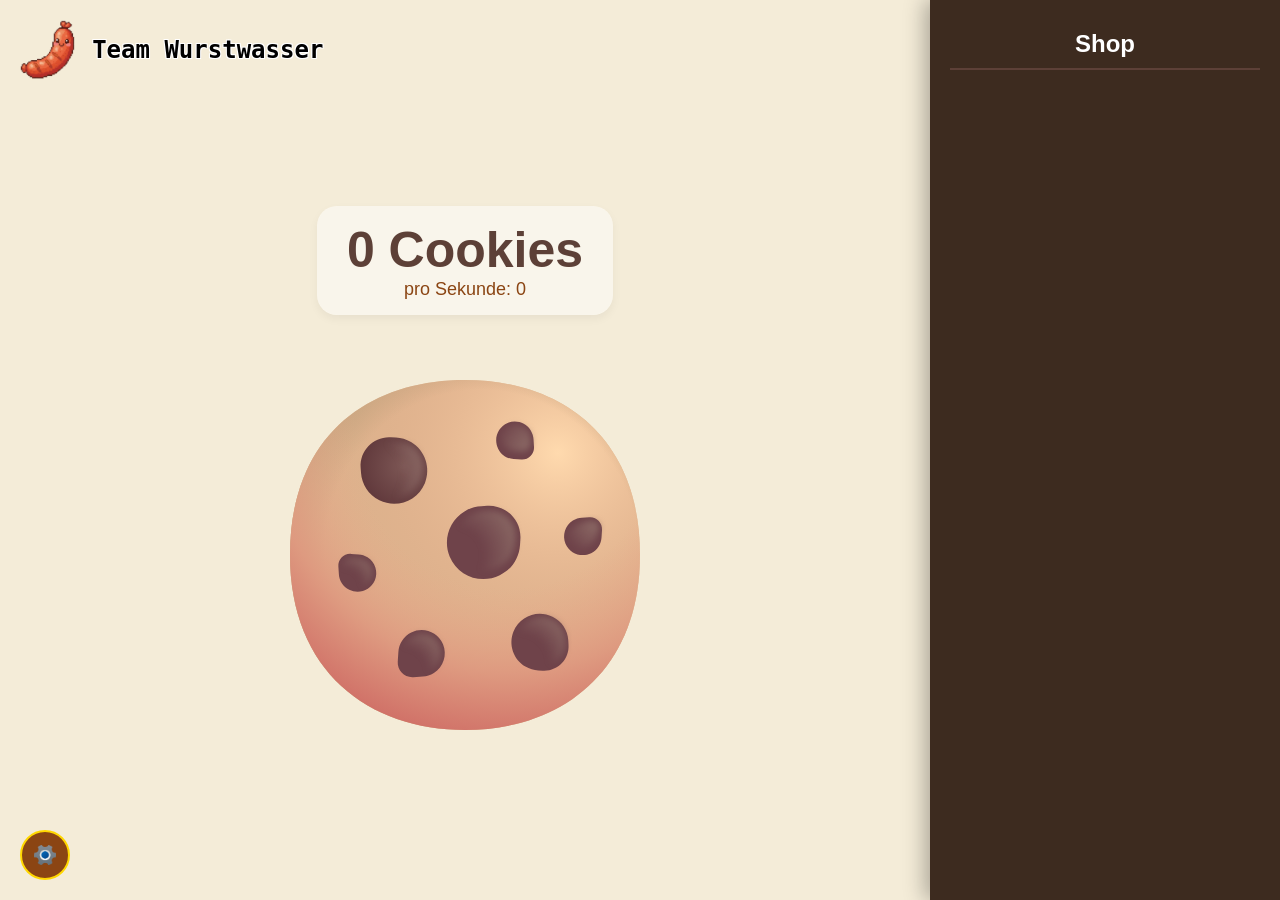
==== index.html @ 5963130c "Drag-and-Drop vom Kesk verhindert" ====
<!DOCTYPE html>
<html lang="de">
    <head>
        <meta charset="UTF-8">
        <meta name="viewport" content="width=device-width, initial-scale=1.0, maximum-scale=1.0, user-scalable=no">
        <title>Kekslefant</title>
        <link rel="icon" type="image/png" href="img/Logo.png">
        <link rel="stylesheet" href="style.css">
        <script src="script.js" defer></script>
    </head>

    <body>
        <button id="shop-toggle">
            <img src="img/Shop.png" class="btn-icon" id="shop-icon">
            <span id="shop-text">Shop</span>
        </button>
        
        <button id="settings-toggle">
            <img src="img/Settings.png" class="btn-icon">
        </button>

        <div class="header-container">
            <a href="https://team-wurstwasser.com/" class="logo-link">
                <img class="logo" src="img/Logo.png">
                <span class="logo-text">Team Wurstwasser</span>
            </a>
        </div>

        <div class="game-container">
            <main class="main-area">
                <div class="stats">
                    <div id="cookie-count-display">
                        <span id="cookie-count">0</span> Cookies
                    </div>
                    <div class="cps-text">
                        pro Sekunde: <span id="cps-count">0</span>
                    </div>
                </div>

                <img id="cookie" src="img/Keks.svg" alt="Cookie" draggable="false">
            </main>

            <aside class="sidebar">
                <h2>Shop</h2>
            </aside>
        </div>

        <div id="settings-overlay" class="overlay">
            <div class="settings-modal">
                <div class="settings-header">
                    <h2>Einstellungen</h2>
                    <button id="close-settings">
                        <img src="img/Close.png" class="btn-icon">
                    </button>
                </div>

                <div class="settings-content">
                    <div class="setting-item">
                        <span>Spielstand löschen</span>
                        <button id="reset-game" class="delete-btn">Reset</button>
                    </div>

                    <div class="setting-item">
                        <span>Save-Code erstellen</span>
                        <button id="export-save" class="setting-item-btn">Code bekommen</button>
                    </div>

                    <div class="setting-item">
                        <span>Save-Code laden</span>
                        <button id="import-save" class="setting-item-btn">Code eingeben</button>
                    </div>
                </div>
            </div>
        </div>

        <div id="save-popup" class="overlay">
            <div class="settings-modal">
                <div class="settings-header">
                    <h2>Save-Code</h2>
                    <button id="close-save">
                        <img src="img/Close.png" class="btn-icon">
                    </button>
                </div>

                <div class="settings-content">
                    <textarea id="save-code-field" readonly></textarea>
                </div>
            </div>
        </div>

        <div id="load-popup" class="overlay">
            <div class="settings-modal">
                <div class="settings-header">
                    <h2>Save-Code</h2>
                    <button id="close-load">
                        <img src="img/Close.png" class="btn-icon">
                    </button>
                </div>
                
                <div class="settings-content">
                    <textarea id="load-code-field" placeholder="Code hier einfügen..."></textarea>
                    <button id="confirm-load" class="setting-item-btn">Laden</button>
                </div>
            </div>
        </div>
    </body>
</html>
---- style.css ----
* {
    box-sizing: border-box;
    -webkit-tap-highlight-color: transparent;
}

body {
    font-family: 'Segoe UI', Roboto, Helvetica, Arial, sans-serif;
    margin: 0;
    background-color: #f4ecd8;
    height: 100vh;
    display: flex;
    overflow: hidden;
}

.game-container {
    display: flex;
    width: 100%;
    height: 100%;
}

.main-area {
    flex: 1;
    display: flex;
    flex-direction: column;
    align-items: center;
    justify-content: center;
    padding: 20px;
    gap: 40px;
    margin-top: 60px;
}

.stats {
    text-align: center;
    background: rgba(255, 255, 255, 0.5);
    padding: 15px 30px;
    border-radius: 20px;
    box-shadow: 0 4px 10px rgba(0,0,0,0.05);
}

#cookie-count-display {
    font-size: clamp(30px, 8vw, 50px);
    font-weight: 900;
    color: #5d4037;
}

.cps-text {
    font-size: 18px;
    color: #8b4513;
}

#cookie {
    width: clamp(200px, 50vw, 400px); 
    cursor: pointer;
    user-select: none;
    transition: transform 0.05s cubic-bezier(0.175, 0.885, 0.32, 1.275);
}

#cookie:active {
    transform: scale(0.9);
}
.sidebar {
    width: 350px;
    background-color: #3d2b1f;
    color: white;
    padding: 20px;
    display: flex;
    flex-direction: column;
    box-shadow: -5px 0 20px rgba(0,0,0,0.3);
    overflow-y: auto;
    z-index: 2000;
}

.sidebar h2 {
    text-align: center;
    margin-top: 10px;
    border-bottom: 2px solid #5d4037;
    padding-bottom: 10px;
}

.upgrade-item {
    background-color: #5d4037;
    border-radius: 12px;
    padding: 15px;
    margin-bottom: 15px;
}

.upgrade-info {
    display: flex;
    align-items: center;
    gap: 15px;
    margin-bottom: 10px;
}

.upgrade-icon {
    width: 50px;
    height: 50px;
    object-fit: contain;
}

.upgrade-texts {
    display: flex;
    flex-direction: column;
}

.upgrade-name {
    font-weight: bold;
    font-size: 1.1em;
}

.upgrade-desc {
    font-size: 0.85em;
    color: #d7ccc8;
}

.upgrade-controls {
    display: flex;
    justify-content: space-between;
    align-items: center;
    gap: 10px;
}

.upgrade-amount {
    font-size: 24px;
    font-weight: bold;
    color: #ffd700;
}

.buy-btn, .setting-item-btn, .delete-btn {
    padding: 10px;
    border: none;
    border-radius: 8px;
    color: white;
    font-weight: bold;
    cursor: pointer;
    transition: background 0.2s;
}

.buy-btn {
    flex: 1;
    background-color: #8b4513;
}

.buy-btn:hover:not(:disabled) { background-color: #a0522d; }

.buy-btn:disabled {
    background-color: #2e1f16;
    color: #777;
    cursor: not-allowed;
}

.setting-item-btn {
    background-color: #8b4513;
    width: 150px;
    text-align: center;
}

.setting-item-btn:hover { background-color: #a0522d; }

.delete-btn {
    background-color: #d32f2f;
    width: 150px;
}

.delete-btn:hover { background-color: #b71c1c; }

.header-container {
    position: absolute;
    top: 20px;
    left: 20px;
    z-index: 100;
}

.logo-link {
    display: flex;
    align-items: center;
    text-decoration: none;
    gap: 15px;
}

.logo { height: 60px; width: auto; }

.logo-text {
    font-size: 24px;
    font-weight: bold;
    font-family: 'Latin Modern Mono', monospace;
    color: #000;
    text-shadow: 1px 1px 0 #fff, -1px -1px 0 #fff, 1px -1px 0 #fff, -1px 1px 0 #fff;
}

.price-icon, .btn-icon {
    height: 16px;
    width: auto;
    vertical-align: middle;
    pointer-events: none;
}

.btn-icon { height: 20px; }

#shop-toggle, #settings-toggle {
    position: fixed;
    background: #8b4513;
    border: 2px solid #ffd700;
    cursor: pointer;
    display: flex;
    align-items: center;
    justify-content: center;
}

#shop-toggle {
    display: none;
    top: 20px;
    right: 20px;
    padding: 10px 22px;
    border-radius: 25px;
    color: white;
    gap: 12px;
    z-index: 3000;
}

#shop-toggle:active {
    transform: scale(0.9);
}

#settings-toggle {
    bottom: 20px;
    left: 20px;
    width: 50px;
    height: 50px;
    border-radius: 50%;
    transition: transform 0.2s, background-color 0.2s;
    z-index: 500;
}

#settings-toggle:hover {
    background-color: #a0522d;
    transform: rotate(45deg);
}

#settings-toggle:active {
    transform: rotate(45deg) scale(0.9);
}

.overlay {
    position: fixed;
    inset: 0;
    background: rgba(0, 0, 0, 0.7);
    display: none;
    justify-content: center;
    align-items: center;
    z-index: 3000;
    backdrop-filter: blur(4px);
}

.settings-modal {
    background: #f4ecd8;
    width: 90%;
    max-width: 400px;
    border-radius: 20px;
    padding: 25px;
    box-shadow: 0 10px 30px rgba(0,0,0,0.5);
    border: 3px solid #3d2b1f;
}

.settings-header {
    display: flex;
    justify-content: space-between;
    align-items: center;
    margin-bottom: 20px;
    border-bottom: 2px solid #3d2b1f;
    padding-bottom: 10px;
}

.settings-header h2 { margin: 0; color: #3d2b1f; }

.setting-item {
    display: flex;
    justify-content: space-between;
    align-items: center;
    padding: 15px 0;
}

#save-code-field, #load-code-field {
    width: 100%;
    height: 100px;
    margin: 15px 0;
    padding: 10px;
    border: 2px solid #3d2b1f;
    border-radius: 8px;
    background-color: #fff;
    font-family: monospace;
    resize: none;
}

#close-settings, #close-save, #close-load {
    background: none;
    border: none;
    cursor: pointer;
    color: #3d2b1f;
}

#confirm-load {
    width: 100%;
    background-color: #2e7d32;
    margin-top: 5px;
}

@media (max-width: 800px) {
    #shop-toggle { display: flex; }

    #settings-toggle {
        bottom: 15px;
        left: 15px;
        width: 45px;
        height: 45px;
    }

    .sidebar {
        position: fixed;
        inset: 0 0 0 auto;
        width: 100%;
        height: 100vh;
        transform: translateX(100%);
        transition: transform 0.4s cubic-bezier(0.4, 0, 0.2, 1);
        z-index: 999;
    }

    .sidebar.open { transform: translateX(0); }

    .logo-text { display: none; }
}
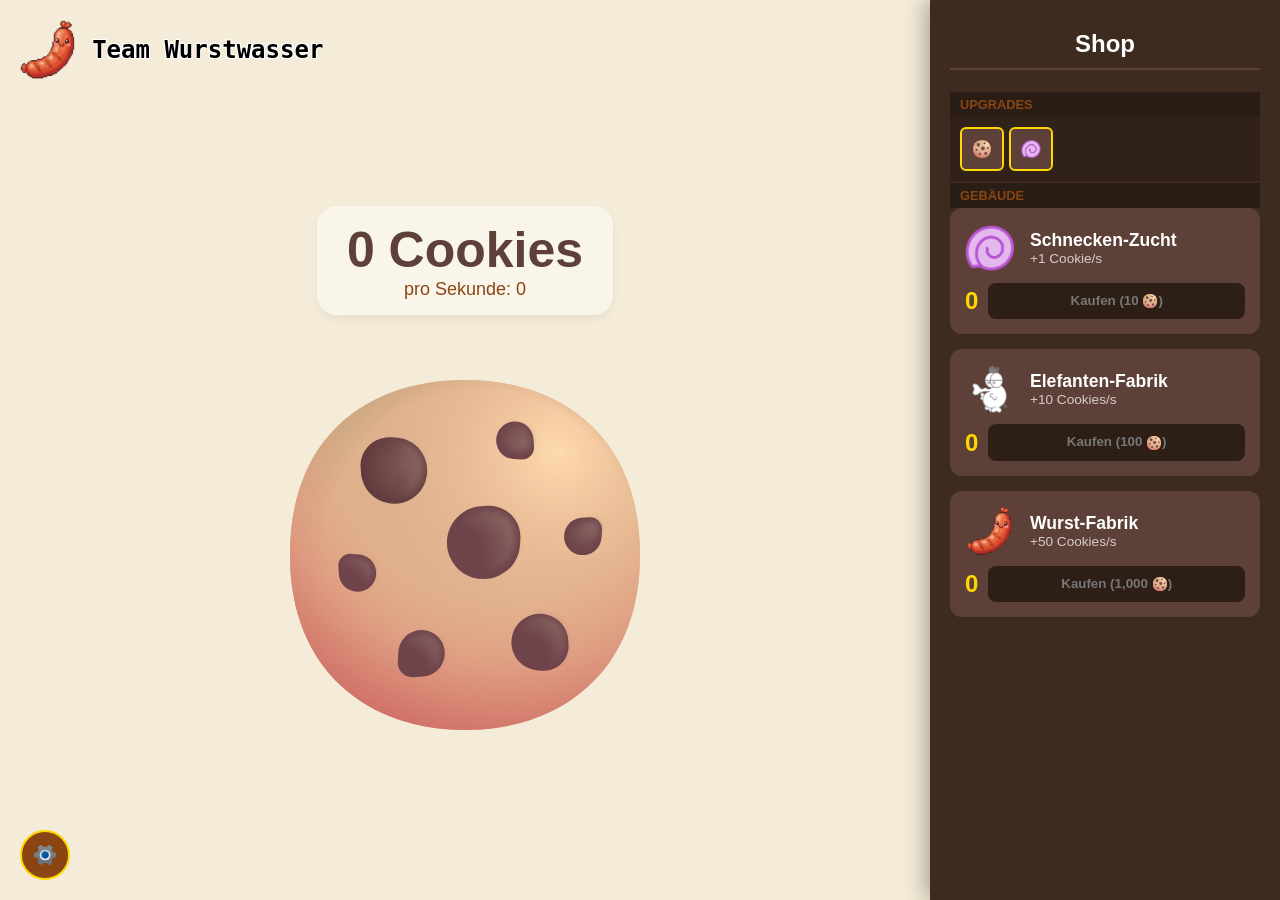
==== commit 01e0bcfe: "Merge remote-tracking branch 'origin/main' into upgrades" ====
--- a/index.html
+++ b/index.html
@@ -41,7 +41,16 @@
             </main>
 
             <aside class="sidebar">
-                <h2>Shop</h2>
+                <div class="shop-header">
+                    <h2>Shop</h2>
+                </div>
+                <div class="shop-section">Upgrades</div>
+
+                <div id="upgrade-list"></div>
+
+                <div class="shop-section">Gebäude</div>
+
+                <div id="factory-list"></div>
             </aside>
         </div>
 
--- a/style.css
+++ b/style.css
@@ -77,55 +77,65 @@
     padding-bottom: 10px;
 }
 
-.upgrade-item {
+.shop-section {
+    background: #2a1d15;
+    color: #8b4513;
+    padding: 5px 10px;
+    font-weight: bold;
+    text-transform: uppercase;
+    font-size: 0.8em;
+    border-top: 2px solid #3d2b1f;
+}
+
+.factory-item {
     background-color: #5d4037;
     border-radius: 12px;
     padding: 15px;
     margin-bottom: 15px;
 }
 
-.upgrade-info {
+.factory-info {
     display: flex;
     align-items: center;
     gap: 15px;
     margin-bottom: 10px;
 }
 
-.upgrade-icon {
+.factory-icon {
     width: 50px;
     height: 50px;
     object-fit: contain;
 }
 
-.upgrade-texts {
+.factory-texts {
     display: flex;
     flex-direction: column;
 }
 
-.upgrade-name {
+.factory-name {
     font-weight: bold;
     font-size: 1.1em;
 }
 
-.upgrade-desc {
+.factory-desc {
     font-size: 0.85em;
     color: #d7ccc8;
 }
 
-.upgrade-controls {
+.factory-controls {
     display: flex;
     justify-content: space-between;
     align-items: center;
     gap: 10px;
 }
 
-.upgrade-amount {
+.factory-amount {
     font-size: 24px;
     font-weight: bold;
     color: #ffd700;
 }
 
-.buy-btn, .setting-item-btn, .delete-btn {
+.factory-buy-btn, .setting-item-btn, .delete-btn {
     padding: 10px;
     border: none;
     border-radius: 8px;
@@ -135,63 +145,55 @@
     transition: background 0.2s;
 }
 
-.buy-btn {
+.factory-buy-btn {
     flex: 1;
     background-color: #8b4513;
 }
 
-.buy-btn:hover:not(:disabled) { background-color: #a0522d; }
-
-.buy-btn:disabled {
+.factory-buy-btn:hover:not(:disabled) { background-color: #a0522d; }
+
+.factory-buy-btn:disabled {
     background-color: #2e1f16;
     color: #777;
     cursor: not-allowed;
 }
 
-.setting-item-btn {
-    background-color: #8b4513;
-    width: 150px;
-    text-align: center;
-}
-
-.setting-item-btn:hover { background-color: #a0522d; }
-
-.delete-btn {
-    background-color: #d32f2f;
-    width: 150px;
-}
-
-.delete-btn:hover { background-color: #b71c1c; }
-
-.header-container {
-    position: absolute;
-    top: 20px;
-    left: 20px;
-    z-index: 100;
-}
-
-.logo-link {
-    display: flex;
-    align-items: center;
-    text-decoration: none;
-    gap: 15px;
-}
-
-.logo { height: 60px; width: auto; }
-
-.logo-text {
-    font-size: 24px;
-    font-weight: bold;
-    font-family: 'Latin Modern Mono', monospace;
-    color: #000;
-    text-shadow: 1px 1px 0 #fff, -1px -1px 0 #fff, 1px -1px 0 #fff, -1px 1px 0 #fff;
-}
-
-.price-icon, .btn-icon {
+.factory-price-icon, .btn-icon {
     height: 16px;
     width: auto;
     vertical-align: middle;
     pointer-events: none;
+}
+
+#upgrade-list {
+    display: grid;
+    grid-template-columns: repeat(auto-fill, minmax(44px, 1fr));
+    gap: 4px;
+    padding: 10px;
+    background: rgba(0, 0, 0, 0.2);
+}
+
+.upgrade-unlock-btn {
+    width: 44px;
+    height: 44px;
+    background: #5d4037;
+    border: 2px solid #ffd700;
+    border-radius: 6px;
+    cursor: pointer;
+    display: flex;
+    align-items: center;
+    justify-content: center;
+    transition: transform 0.1s;
+}
+
+.upgrade-unlock-btn:hover {
+    transform: scale(1.1);
+    background: #8b4513;
+}
+
+.upgrade-unlock-btn:disabled {
+    filter: grayscale(1) brightness(0.5);
+    cursor: not-allowed;
 }
 
 .btn-icon { height: 20px; }
@@ -304,6 +306,45 @@
     margin-top: 5px;
 }
 
+.setting-item-btn {
+    background-color: #8b4513;
+    width: 150px;
+    text-align: center;
+}
+
+.setting-item-btn:hover { background-color: #a0522d; }
+
+.delete-btn {
+    background-color: #d32f2f;
+    width: 150px;
+}
+
+.delete-btn:hover { background-color: #b71c1c; }
+
+.header-container {
+    position: absolute;
+    top: 20px;
+    left: 20px;
+    z-index: 100;
+}
+
+.logo-link {
+    display: flex;
+    align-items: center;
+    text-decoration: none;
+    gap: 15px;
+}
+
+.logo { height: 60px; width: auto; }
+
+.logo-text {
+    font-size: 24px;
+    font-weight: bold;
+    font-family: 'Latin Modern Mono', monospace;
+    color: #000;
+    text-shadow: 1px 1px 0 #fff, -1px -1px 0 #fff, 1px -1px 0 #fff, -1px 1px 0 #fff;
+}
+
 @media (max-width: 800px) {
     #shop-toggle { display: flex; }
 
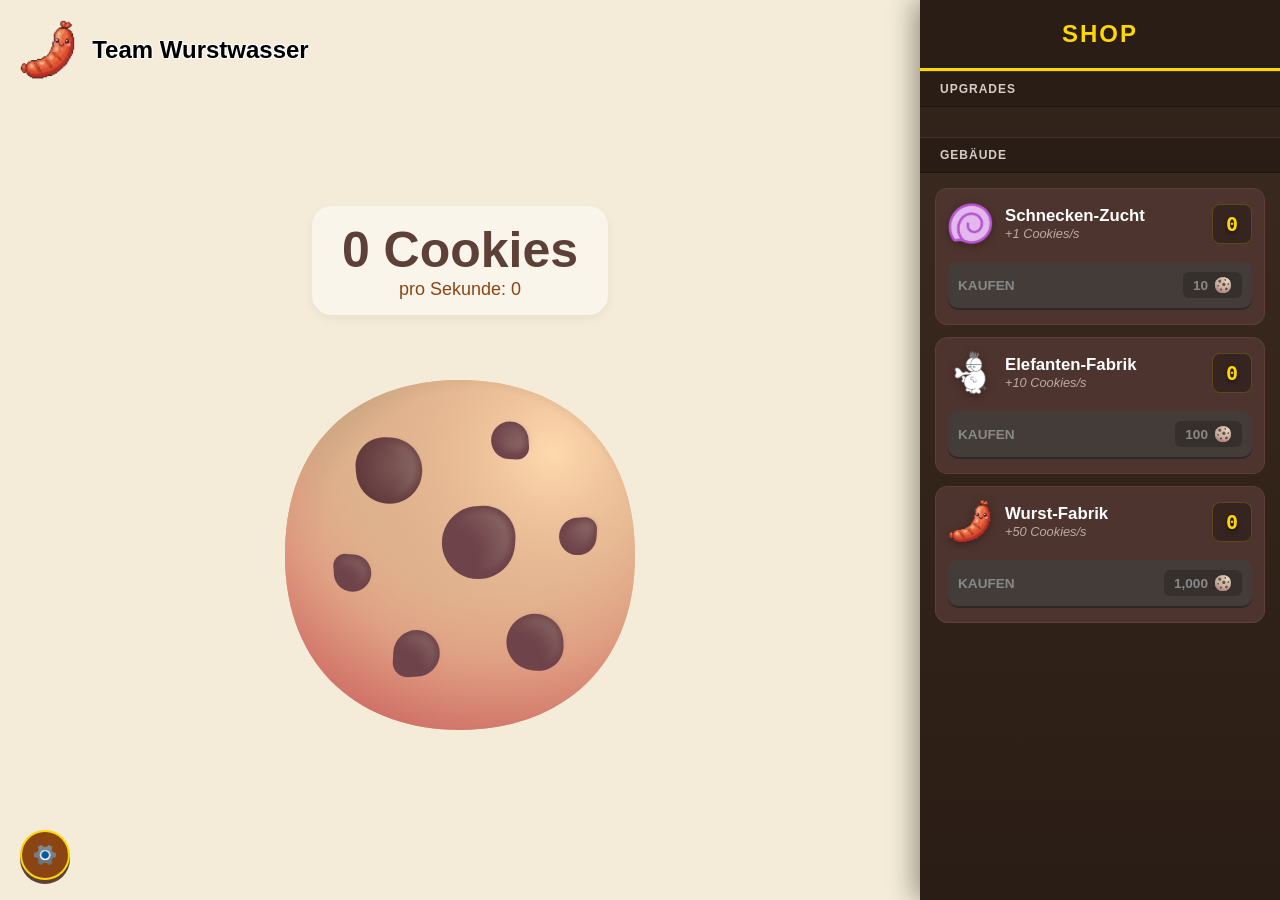
==== commit 3a95ea4a: "zu Wurstclicker umbenannt" ====
--- a/index.html
+++ b/index.html
@@ -3,7 +3,7 @@
     <head>
         <meta charset="UTF-8">
         <meta name="viewport" content="width=device-width, initial-scale=1.0, maximum-scale=1.0, user-scalable=no">
-        <title>Kekslefant</title>
+        <title>Wurstclicker</title>
         <link rel="icon" type="image/png" href="img/Logo.png">
         <link rel="stylesheet" href="style.css">
         <script src="script.js" defer></script>
--- a/style.css
+++ b/style.css
@@ -58,144 +58,240 @@
 #cookie:active {
     transform: scale(0.9);
 }
+
+.cookie-particle {
+    position: fixed;
+    pointer-events: none;
+    width: 30px;
+    height: 30px;
+    z-index: 9999;
+    background-image: url('img/Keks.svg');
+    background-size: contain;
+    background-repeat: no-repeat;
+    animation: fly-and-fade 0.8s ease-out forwards;
+}
+
+@keyframes fly-and-fade {
+    0% {
+        transform: translate(0, 0) rotate(0deg) scale(1);
+        opacity: 1;
+    }
+    100% {
+        transform: translate(var(--x), var(--y)) rotate(var(--r)) scale(0.5);
+        opacity: 0;
+    }
+}
+
+.click-value-float {
+    position: fixed;
+    pointer-events: none;
+    font-size: 24px;
+    font-weight: bold;
+    color: #5d4037; /* Dunkelbraun passend zum Design */
+    text-shadow: 2px 2px 0px #fff;
+    z-index: 10000;
+    animation: float-up 1s ease-out forwards;
+}
+
+@keyframes float-up {
+    0% {
+        transform: translateY(0);
+        opacity: 1;
+    }
+    100% {
+        transform: translateY(-100px);
+        opacity: 0;
+    }
+}
+
 .sidebar {
-    width: 350px;
+    width: 360px;
     background-color: #3d2b1f;
+    background-image: linear-gradient(to bottom, #3d2b1f, #2a1d15);
     color: white;
+    padding: 0;
+    display: flex;
+    flex-direction: column;
+    box-shadow: -5px 0 25px rgba(0,0,0,0.4);
+    overflow-y: auto;
+    z-index: 5000;
+    scrollbar-width: thin;
+    scrollbar-color: #8b4513 #3d2b1f;
+}
+
+.sidebar::-webkit-scrollbar { width: 8px; }
+.sidebar::-webkit-scrollbar-track { background: #3d2b1f; }
+.sidebar::-webkit-scrollbar-thumb { background: #8b4513; border-radius: 10px; }
+
+.shop-header {
+    background: #2a1d15;
     padding: 20px;
-    display: flex;
-    flex-direction: column;
-    box-shadow: -5px 0 20px rgba(0,0,0,0.3);
-    overflow-y: auto;
-    z-index: 2000;
-}
-
-.sidebar h2 {
     text-align: center;
-    margin-top: 10px;
-    border-bottom: 2px solid #5d4037;
-    padding-bottom: 10px;
+    border-bottom: 3px solid #ffd700;
+}
+
+.shop-header h2 {
+    margin: 0;
+    color: #ffd700;
+    text-transform: uppercase;
+    letter-spacing: 2px;
+    font-size: 1.5em;
 }
 
 .shop-section {
-    background: #2a1d15;
-    color: #8b4513;
-    padding: 5px 10px;
+    background: rgba(0, 0, 0, 0.3);
+    color: #d7ccc8;
+    padding: 10px 20px;
     font-weight: bold;
     text-transform: uppercase;
-    font-size: 0.8em;
-    border-top: 2px solid #3d2b1f;
-}
-
-.factory-item {
-    background-color: #5d4037;
-    border-radius: 12px;
+    font-size: 0.75em;
+    letter-spacing: 1px;
+    border-top: 1px solid rgba(255,255,255,0.1);
+    border-bottom: 1px solid rgba(0,0,0,0.3);
+}
+
+#upgrade-list {
+    display: flex;
+    flex-wrap: wrap;
+    gap: 8px;
     padding: 15px;
-    margin-bottom: 15px;
-}
-
-.factory-info {
-    display: flex;
-    align-items: center;
-    gap: 15px;
-    margin-bottom: 10px;
-}
-
-.factory-icon {
+    background: rgba(0,0,0,0.15);
+}
+
+.upgrade-unlock-btn {
     width: 50px;
     height: 50px;
-    object-fit: contain;
+    background: #5d4037;
+    border: 2px solid #8b4513;
+    border-radius: 8px;
+    cursor: pointer;
+    transition: all 0.2s ease;
+    display: flex;
+    align-items: center;
+    justify-content: center;
+}
+
+.upgrade-unlock-btn:hover:not(:disabled) {
+    border-color: #ffd700;
+    transform: translateY(-2px);
+    box-shadow: 0 4px 8px rgba(0,0,0,0.3);
+}
+
+.upgrade-unlock-btn:disabled {
+    filter: grayscale(1) opacity(0.5);
+    cursor: not-allowed;
+}
+
+#factory-list {
+    padding: 15px;
+}
+
+.factory-item {
+    background: #4e342e;
+    border: 1px solid #5d4037;
+    border-radius: 12px;
+    padding: 12px;
+    margin-bottom: 12px;
+    display: flex;
+    flex-direction: column;
+}
+
+.factory-info {
+    display: flex;
+    align-items: center;
+    gap: 12px;
+    margin-bottom: 12px;
+    position: relative;
 }
 
 .factory-texts {
+    flex: 1;
     display: flex;
     flex-direction: column;
 }
 
-.factory-name {
-    font-weight: bold;
-    font-size: 1.1em;
-}
-
-.factory-desc {
-    font-size: 0.85em;
-    color: #d7ccc8;
-}
-
-.factory-controls {
-    display: flex;
-    justify-content: space-between;
-    align-items: center;
-    gap: 10px;
+.factory-icon {
+    width: 45px;
+    height: 45px;
+    filter: drop-shadow(0 2px 4px rgba(0,0,0,0.3));
+}
+
+.factory-name { font-size: 1.05em; color: #fff; font-weight: bold; }
+.factory-desc { color: #bcaaa4; font-size: 0.8em; font-style: italic; }
+
+.factory-count-badge {
+    background: rgba(0, 0, 0, 0.3);
+    min-width: 40px;
+    height: 40px;
+    display: flex;
+    align-items: center;
+    justify-content: center;
+    border-radius: 8px;
+    border: 1px solid rgba(255, 215, 0, 0.2);
 }
 
 .factory-amount {
-    font-size: 24px;
+    font-family: 'monospace';
+    font-size: 20px;
     font-weight: bold;
     color: #ffd700;
-}
-
-.factory-buy-btn, .setting-item-btn, .delete-btn {
+    text-shadow: 0 2px 4px rgba(0,0,0,0.5);
+}
+
+.factory-controls {
+    display: flex;
+    align-items: center;
+    height: 54px;
+}
+
+.factory-buy-btn, .setting-item-btn, .delete-btn, #confirm-load {
+    position: relative;
     padding: 10px;
     border: none;
-    border-radius: 8px;
+    border-radius: 10px;
     color: white;
     font-weight: bold;
+    text-transform: uppercase;
+    font-size: 0.85em;
     cursor: pointer;
-    transition: background 0.2s;
-}
-
-.factory-buy-btn {
-    flex: 1;
-    background-color: #8b4513;
-}
-
-.factory-buy-btn:hover:not(:disabled) { background-color: #a0522d; }
+    display: flex;
+    justify-content: space-between;
+    align-items: center;
+    transition: background 0.1s;
+    box-shadow: 0 4px 0 #5d4037;
+    margin-bottom: 4px; 
+    top: 0;
+}
+
+.factory-buy-btn { width: 100%; background-color: #8b4513; }
+.setting-item-btn { width: 160px; background-color: #8b4513; }
+.delete-btn { width: 160px; background-color: #d32f2f; box-shadow: 0 4px 0 #9a1b1b; }
+#confirm-load { width: 100%; background-color: #2e7d32; box-shadow: 0 4px 0 #1b5e20; justify-content: center; }
+
+.factory-buy-btn:active:not(:disabled), .setting-item-btn:active, .delete-btn:active, #confirm-load:active {
+    top: 2px;
+    box-shadow: 0 2px 0 rgba(0,0,0,0.4);
+}
 
 .factory-buy-btn:disabled {
-    background-color: #2e1f16;
-    color: #777;
+    background: #4a3b33;
+    box-shadow: 0 2px 0 #332822;
+    color: #888;
     cursor: not-allowed;
-}
-
-.factory-price-icon, .btn-icon {
-    height: 16px;
-    width: auto;
-    vertical-align: middle;
-    pointer-events: none;
-}
-
-#upgrade-list {
-    display: grid;
-    grid-template-columns: repeat(auto-fill, minmax(44px, 1fr));
-    gap: 4px;
-    padding: 10px;
+    top: 2px;
+    filter: grayscale(0.5);
+}
+
+.buy-price-wrapper {
     background: rgba(0, 0, 0, 0.2);
-}
-
-.upgrade-unlock-btn {
-    width: 44px;
-    height: 44px;
-    background: #5d4037;
-    border: 2px solid #ffd700;
+    padding: 4px 10px;
     border-radius: 6px;
-    cursor: pointer;
-    display: flex;
-    align-items: center;
-    justify-content: center;
-    transition: transform 0.1s;
-}
-
-.upgrade-unlock-btn:hover {
-    transform: scale(1.1);
-    background: #8b4513;
-}
-
-.upgrade-unlock-btn:disabled {
-    filter: grayscale(1) brightness(0.5);
-    cursor: not-allowed;
-}
-
+    display: flex;
+    align-items: center;
+    gap: 6px;
+}
+
+.factory-price-icon { height: 18px; width: auto; }
 .btn-icon { height: 20px; }
 
 #shop-toggle, #settings-toggle {
@@ -206,6 +302,9 @@
     display: flex;
     align-items: center;
     justify-content: center;
+    z-index: 1000;
+    box-shadow: 0 4px 0 #5d4037;
+    transition: transform 0.2s, background-color 0.2s, box-shadow 0.1s;
 }
 
 #shop-toggle {
@@ -216,11 +315,12 @@
     border-radius: 25px;
     color: white;
     gap: 12px;
-    z-index: 3000;
+    z-index: 6000;
 }
 
 #shop-toggle:active {
-    transform: scale(0.9);
+    transform: translateY(2px);
+    box-shadow: 0 2px 0 #5d4037;
 }
 
 #settings-toggle {
@@ -229,17 +329,24 @@
     width: 50px;
     height: 50px;
     border-radius: 50%;
-    transition: transform 0.2s, background-color 0.2s;
-    z-index: 500;
-}
-
-#settings-toggle:hover {
-    background-color: #a0522d;
+    box-shadow: 0 4px 0 #5d4037;
+}
+
+#settings-toggle img {
+    transition: transform 0.3s ease;
+}
+
+#settings-toggle:hover img {
     transform: rotate(45deg);
 }
 
 #settings-toggle:active {
-    transform: rotate(45deg) scale(0.9);
+    transform: translateY(2px);
+    box-shadow: 0 2px 0 #5d4037;
+}
+
+#settings-toggle:active img {
+    transform: rotate(45deg);
 }
 
 .overlay {
@@ -249,7 +356,7 @@
     display: none;
     justify-content: center;
     align-items: center;
-    z-index: 3000;
+    z-index: 4000;
     backdrop-filter: blur(4px);
 }
 
@@ -259,8 +366,8 @@
     max-width: 400px;
     border-radius: 20px;
     padding: 25px;
+    border: 3px solid #3d2b1f;
     box-shadow: 0 10px 30px rgba(0,0,0,0.5);
-    border: 3px solid #3d2b1f;
 }
 
 .settings-header {
@@ -270,6 +377,7 @@
     margin-bottom: 20px;
     border-bottom: 2px solid #3d2b1f;
     padding-bottom: 10px;
+    height: 50px;
 }
 
 .settings-header h2 { margin: 0; color: #3d2b1f; }
@@ -279,7 +387,11 @@
     justify-content: space-between;
     align-items: center;
     padding: 15px 0;
-}
+    border-bottom: 1px solid rgba(61, 43, 31, 0.1);
+}
+
+.setting-item:last-child { border-bottom: none; }
+.setting-item span { font-weight: 600; color: #3d2b1f; }
 
 #save-code-field, #load-code-field {
     width: 100%;
@@ -297,29 +409,8 @@
     background: none;
     border: none;
     cursor: pointer;
-    color: #3d2b1f;
-}
-
-#confirm-load {
-    width: 100%;
-    background-color: #2e7d32;
-    margin-top: 5px;
-}
-
-.setting-item-btn {
-    background-color: #8b4513;
-    width: 150px;
-    text-align: center;
-}
-
-.setting-item-btn:hover { background-color: #a0522d; }
-
-.delete-btn {
-    background-color: #d32f2f;
-    width: 150px;
-}
-
-.delete-btn:hover { background-color: #b71c1c; }
+    padding: 5px;
+}
 
 .header-container {
     position: absolute;
@@ -340,20 +431,12 @@
 .logo-text {
     font-size: 24px;
     font-weight: bold;
-    font-family: 'Latin Modern Mono', monospace;
     color: #000;
     text-shadow: 1px 1px 0 #fff, -1px -1px 0 #fff, 1px -1px 0 #fff, -1px 1px 0 #fff;
 }
 
 @media (max-width: 800px) {
     #shop-toggle { display: flex; }
-
-    #settings-toggle {
-        bottom: 15px;
-        left: 15px;
-        width: 45px;
-        height: 45px;
-    }
 
     .sidebar {
         position: fixed;
@@ -362,10 +445,8 @@
         height: 100vh;
         transform: translateX(100%);
         transition: transform 0.4s cubic-bezier(0.4, 0, 0.2, 1);
-        z-index: 999;
     }
 
     .sidebar.open { transform: translateX(0); }
-
     .logo-text { display: none; }
 }
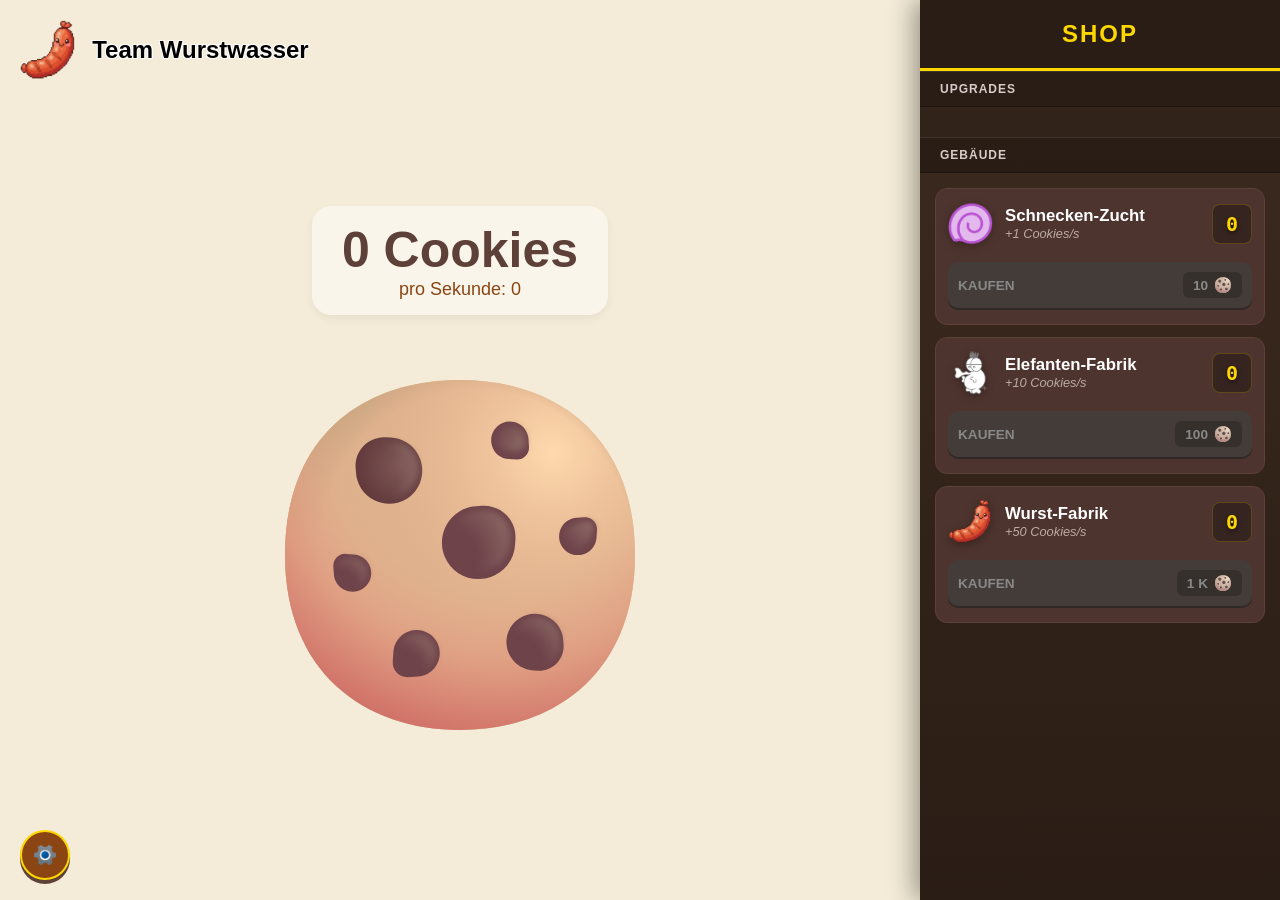
==== commit 0fca1024: "bugfix" ====
--- a/index.html
+++ b/index.html
@@ -82,6 +82,25 @@
             </div>
         </div>
 
+        <div id="upgrade-popup" class="overlay">
+            <div class="settings-modal">
+                <div class="settings-header">
+                    <h2 id="up-pop-name">Upgrade</h2>
+                    <button id="close-upgrade-pop">
+                        <img src="img/Close.png" class="btn-icon">
+                    </button>
+                </div>
+                <div class="settings-content" style="text-align: center;">
+                    <img id="up-pop-icon" src="" style="width: 64px; height: 64px; margin-bottom: 15px;">
+                    <p id="up-pop-desc" style="color: #3d2b1f; margin-bottom: 10px;"></p>
+                    <p id="up-pop-price" style="font-weight: bold; font-size: 1.2em; color: #8b4513;"></p>
+                    <button id="confirm-upgrade-buy" class="factory-buy-btn" style="margin-top: 20px; justify-content: center;">
+                        Kaufen
+                    </button>
+                </div>
+            </div>
+        </div>
+
         <div id="save-popup" class="overlay">
             <div class="settings-modal">
                 <div class="settings-header">
--- a/style.css
+++ b/style.css
@@ -356,7 +356,7 @@
     display: none;
     justify-content: center;
     align-items: center;
-    z-index: 4000;
+    z-index: 8000;
     backdrop-filter: blur(4px);
 }
 
@@ -405,7 +405,7 @@
     resize: none;
 }
 
-#close-settings, #close-save, #close-load {
+#close-settings, #close-save, #close-load, #close-upgrade-pop{
     background: none;
     border: none;
     cursor: pointer;
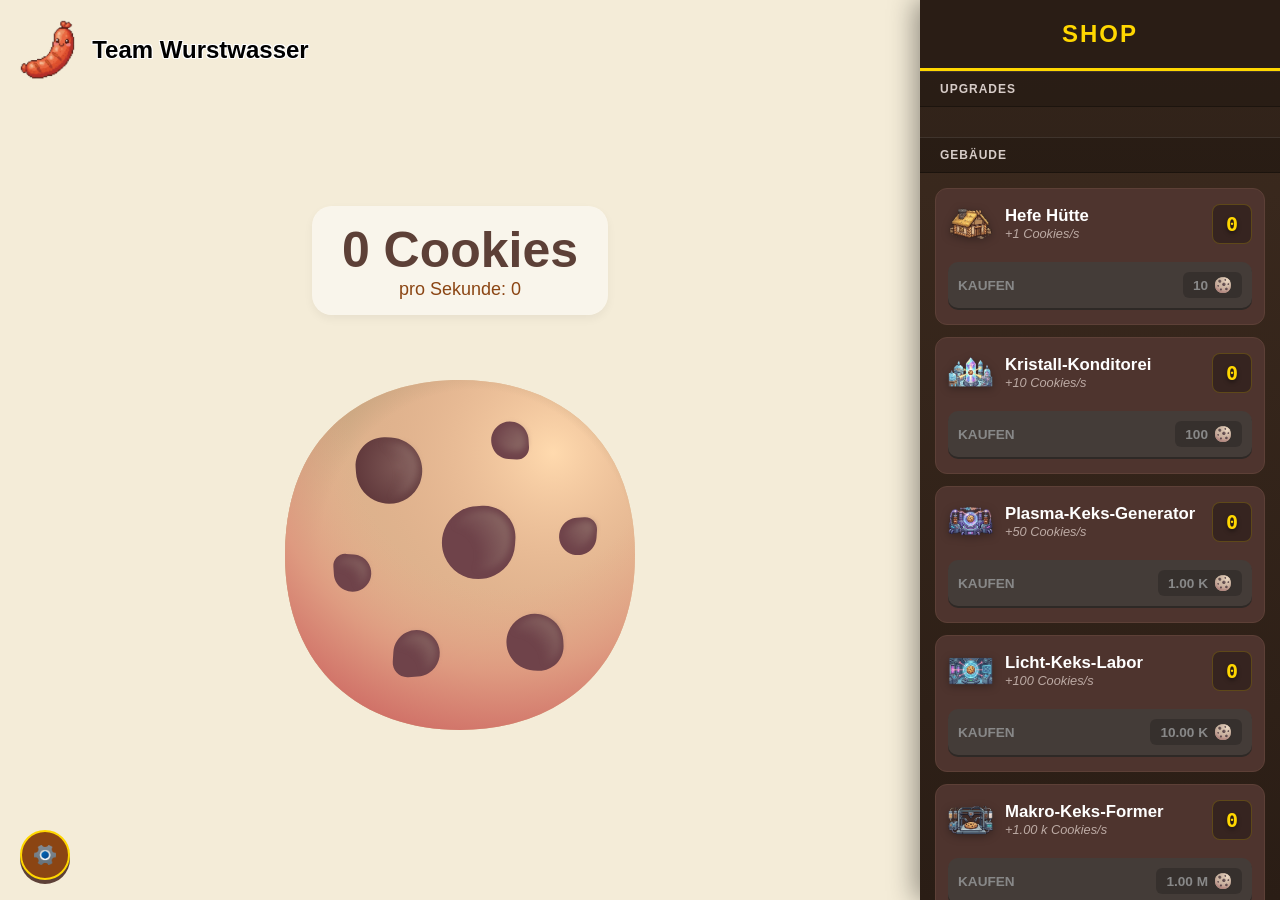
==== commit f13d62e8: "start" ====
--- a/index.html
+++ b/index.html
@@ -6,7 +6,8 @@
         <title>Wurstclicker</title>
         <link rel="icon" type="image/png" href="img/Logo.png">
         <link rel="stylesheet" href="style.css">
-        <script src="script.js" defer></script>
+        <script src="js/big.js"></script>
+        <script src="js/script.js" defer></script>
     </head>
 
     <body>
--- a/style.css
+++ b/style.css
@@ -87,7 +87,7 @@
     pointer-events: none;
     font-size: 24px;
     font-weight: bold;
-    color: #5d4037; /* Dunkelbraun passend zum Design */
+    color: #5d4037;
     text-shadow: 2px 2px 0px #fff;
     z-index: 10000;
     animation: float-up 1s ease-out forwards;
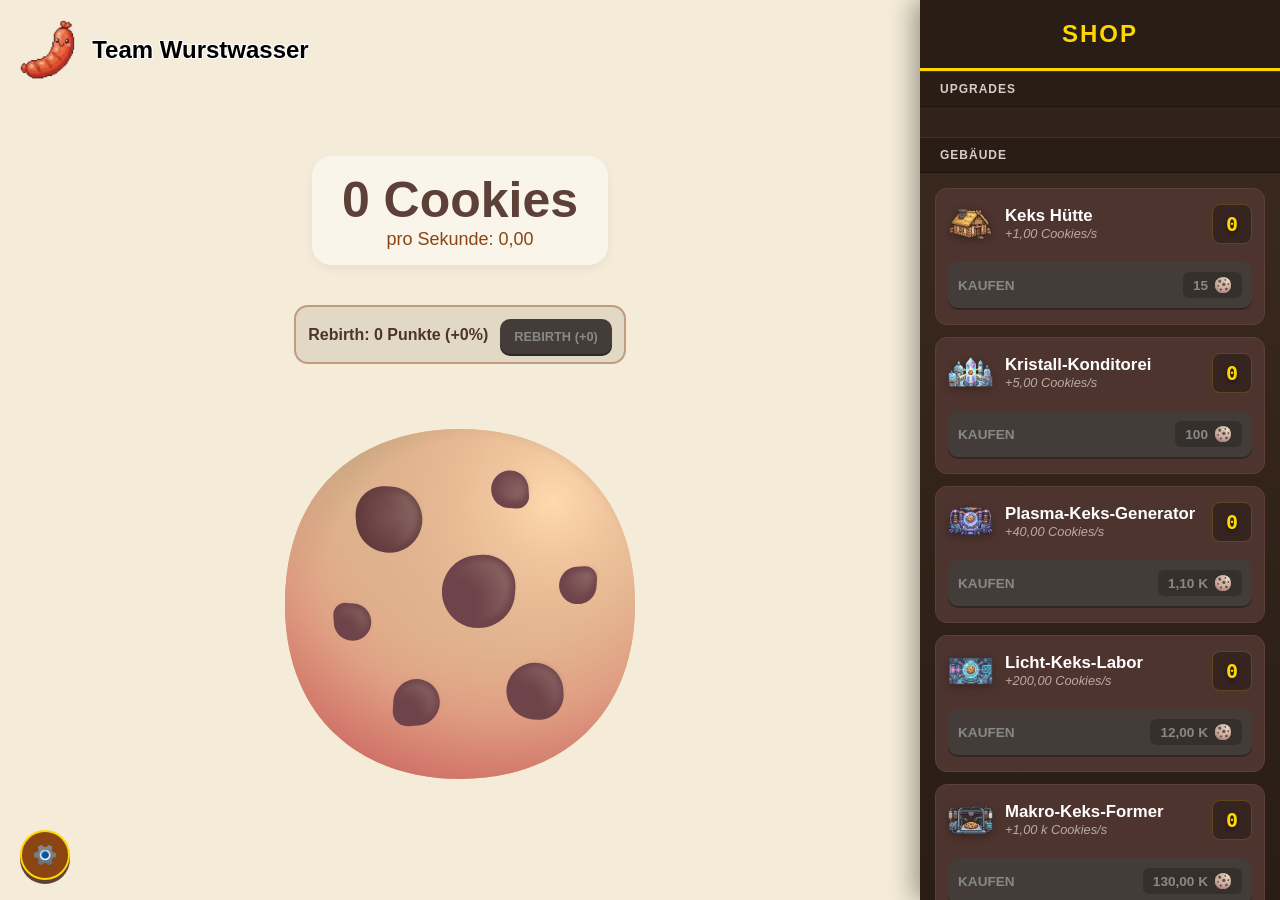
==== commit a1e4fd1b: "Rename Index.html to index.html" ====
--- a/index.html
+++ b/index.html
@@ -5,9 +5,8 @@
         <meta name="viewport" content="width=device-width, initial-scale=1.0, maximum-scale=1.0, user-scalable=no">
         <title>Wurstclicker</title>
         <link rel="icon" type="image/png" href="img/Logo.png">
-        <link rel="stylesheet" href="style.css">
-        <script src="js/big.js"></script>
-        <script src="js/script.js" defer></script>
+        <link rel="stylesheet" href="Style.css">
+        <script src="js/Main.js"></script>
     </head>
 
     <body>
@@ -36,6 +35,11 @@
                     <div class="cps-text">
                         pro Sekunde: <span id="cps-count">0</span>
                     </div>
+                </div>
+
+                <div class="rebirth-panel">
+                    <span id="rebirth-info">Rebirth: 0 Punkte (+0%)</span>
+                    <button id="rebirth-btn" class="rebirth-btn">Rebirth (+0)</button>
                 </div>
 
                 <img id="cookie" src="img/Keks.svg" alt="Cookie" draggable="false">
@@ -133,4 +137,4 @@
             </div>
         </div>
     </body>
-</html>+</html>
--- a/Style.css
+++ b/Style.css
@@ -0,0 +1,526 @@
+* {
+    box-sizing: border-box;
+    -webkit-tap-highlight-color: transparent;
+}
+
+body {
+    font-family: 'Segoe UI', Roboto, Helvetica, Arial, sans-serif;
+    margin: 0;
+    background-color: #f4ecd8;
+    height: 100vh;
+    display: flex;
+    overflow: hidden;
+}
+
+.game-container {
+    display: flex;
+    width: 100%;
+    height: 100%;
+}
+
+.main-area {
+    flex: 1;
+    display: flex;
+    flex-direction: column;
+    align-items: center;
+    justify-content: center;
+    padding: 20px;
+    gap: 40px;
+    margin-top: 60px;
+}
+
+.stats {
+    text-align: center;
+    background: rgba(255, 255, 255, 0.5);
+    padding: 15px 30px;
+    border-radius: 20px;
+    box-shadow: 0 4px 10px rgba(0,0,0,0.05);
+}
+
+.rebirth-panel {
+    display: flex;
+    align-items: center;
+    gap: 12px;
+    background: rgba(61, 43, 31, 0.1);
+    border: 2px solid rgba(139, 69, 19, 0.4);
+    border-radius: 14px;
+    padding: 10px 12px;
+    backdrop-filter: blur(2px);
+}
+
+#rebirth-info {
+    font-weight: 700;
+    color: #4e342e;
+    white-space: nowrap;
+}
+
+.rebirth-btn {
+    position: relative;
+    border: none;
+    border-radius: 10px;
+    padding: 10px 14px;
+    background: #8b4513;
+    box-shadow: 0 4px 0 #5d4037;
+    color: white;
+    font-weight: bold;
+    text-transform: uppercase;
+    font-size: 0.8em;
+    cursor: pointer;
+    top: 0;
+}
+
+.rebirth-btn:active:not(:disabled) {
+    top: 2px;
+    box-shadow: 0 2px 0 rgba(0,0,0,0.4);
+}
+
+.rebirth-btn:disabled {
+    background: #4a3b33;
+    box-shadow: 0 2px 0 #332822;
+    color: #888;
+    cursor: not-allowed;
+    top: 2px;
+    filter: grayscale(0.5);
+}
+
+#cookie-count-display {
+    font-size: clamp(30px, 8vw, 50px);
+    font-weight: 900;
+    color: #5d4037;
+}
+
+.cps-text {
+    font-size: 18px;
+    color: #8b4513;
+}
+
+#cookie {
+    width: clamp(200px, 50vw, 400px); 
+    cursor: pointer;
+    user-select: none;
+    transition: transform 0.05s cubic-bezier(0.175, 0.885, 0.32, 1.275);
+}
+
+#cookie:active {
+    transform: scale(0.9);
+}
+
+.cookie-particle {
+    position: fixed;
+    pointer-events: none;
+    width: 30px;
+    height: 30px;
+    z-index: 9999;
+    background-image: url('img/Keks.svg');
+    background-size: contain;
+    background-repeat: no-repeat;
+    animation: fly-and-fade 0.8s ease-out forwards;
+}
+
+@keyframes fly-and-fade {
+    0% {
+        transform: translate(0, 0) rotate(0deg) scale(1);
+        opacity: 1;
+    }
+    100% {
+        transform: translate(var(--x), var(--y)) rotate(var(--r)) scale(0.5);
+        opacity: 0;
+    }
+}
+
+.click-value-float {
+    position: fixed;
+    pointer-events: none;
+    font-size: 24px;
+    font-weight: bold;
+    color: #5d4037;
+    text-shadow: 2px 2px 0px #fff;
+    z-index: 10000;
+    animation: float-up 1s ease-out forwards;
+}
+
+@keyframes float-up {
+    0% {
+        transform: translateY(0);
+        opacity: 1;
+    }
+    100% {
+        transform: translateY(-100px);
+        opacity: 0;
+    }
+}
+
+.sidebar {
+    width: 360px;
+    background-color: #3d2b1f;
+    background-image: linear-gradient(to bottom, #3d2b1f, #2a1d15);
+    color: white;
+    padding: 0;
+    display: flex;
+    flex-direction: column;
+    box-shadow: -5px 0 25px rgba(0,0,0,0.4);
+    overflow-y: auto;
+    z-index: 5000;
+    scrollbar-width: thin;
+    scrollbar-color: #8b4513 #3d2b1f;
+}
+
+.sidebar::-webkit-scrollbar { width: 8px; }
+.sidebar::-webkit-scrollbar-track { background: #3d2b1f; }
+.sidebar::-webkit-scrollbar-thumb { background: #8b4513; border-radius: 10px; }
+
+.shop-header {
+    background: #2a1d15;
+    padding: 20px;
+    text-align: center;
+    border-bottom: 3px solid #ffd700;
+}
+
+.shop-header h2 {
+    margin: 0;
+    color: #ffd700;
+    text-transform: uppercase;
+    letter-spacing: 2px;
+    font-size: 1.5em;
+}
+
+.shop-section {
+    background: rgba(0, 0, 0, 0.3);
+    color: #d7ccc8;
+    padding: 10px 20px;
+    font-weight: bold;
+    text-transform: uppercase;
+    font-size: 0.75em;
+    letter-spacing: 1px;
+    border-top: 1px solid rgba(255,255,255,0.1);
+    border-bottom: 1px solid rgba(0,0,0,0.3);
+}
+
+#upgrade-list {
+    display: flex;
+    flex-wrap: wrap;
+    gap: 8px;
+    padding: 15px;
+    background: rgba(0,0,0,0.15);
+}
+
+.upgrade-unlock-btn {
+    width: 50px;
+    height: 50px;
+    background: #5d4037;
+    background: linear-gradient(145deg, #6d4c41, #4e342e);
+    border: 2px solid #3e2723;
+    border-radius: 8px;
+    cursor: pointer;
+    transition: all 0.1s ease;
+    display: flex;
+    align-items: center;
+    justify-content: center;
+    box-shadow: 0 2px 4px rgba(0,0,0,0.4), inset 0 1px 1px rgba(255,255,255,0.1);
+    outline: none;
+}
+
+.upgrade-unlock-btn:hover:not(:disabled) {
+    border-color: #ffd700;
+    filter: brightness(1.1);
+    transform: translateY(-1px);
+    box-shadow: 0 4px 12px rgba(0,0,0,0.4);
+}
+
+.upgrade-unlock-btn:active:not(:disabled) {
+    transform: translateY(1px);
+    box-shadow: 0 1px 2px rgba(0,0,0,0.6), inset 0 2px 4px rgba(0,0,0,0.3);
+    filter: brightness(0.9);
+}
+
+.upgrade-unlock-btn:disabled {
+    filter: grayscale(1) opacity(0.5);
+    cursor: not-allowed;
+    box-shadow: none;
+    transform: none;
+}
+
+#factory-list {
+    padding: 15px;
+}
+
+.factory-item {
+    background: #4e342e;
+    border: 1px solid #5d4037;
+    border-radius: 12px;
+    padding: 12px;
+    margin-bottom: 12px;
+    display: flex;
+    flex-direction: column;
+}
+
+.factory-info {
+    display: flex;
+    align-items: center;
+    gap: 12px;
+    margin-bottom: 12px;
+    position: relative;
+}
+
+.factory-texts {
+    flex: 1;
+    display: flex;
+    flex-direction: column;
+}
+
+.factory-icon {
+    width: 45px;
+    height: 45px;
+    filter: drop-shadow(0 2px 4px rgba(0,0,0,0.3));
+}
+
+.factory-name { font-size: 1.05em; color: #fff; font-weight: bold; }
+.factory-desc { color: #bcaaa4; font-size: 0.8em; font-style: italic; }
+
+.factory-count-badge {
+    background: rgba(0, 0, 0, 0.3);
+    min-width: 40px;
+    height: 40px;
+    display: flex;
+    align-items: center;
+    justify-content: center;
+    border-radius: 8px;
+    border: 1px solid rgba(255, 215, 0, 0.2);
+}
+
+.factory-amount {
+    font-family: 'monospace';
+    font-size: 20px;
+    font-weight: bold;
+    color: #ffd700;
+    text-shadow: 0 2px 4px rgba(0,0,0,0.5);
+}
+
+.factory-controls {
+    display: flex;
+    align-items: center;
+    height: 54px;
+}
+
+.factory-buy-btn, .setting-item-btn, .delete-btn, #confirm-load {
+    position: relative;
+    padding: 10px;
+    border: none;
+    border-radius: 10px;
+    color: white;
+    font-weight: bold;
+    text-transform: uppercase;
+    font-size: 0.85em;
+    cursor: pointer;
+    display: flex;
+    justify-content: space-between;
+    align-items: center;
+    transition: background 0.1s;
+    box-shadow: 0 4px 0 #5d4037;
+    margin-bottom: 4px; 
+    top: 0;
+}
+
+.factory-buy-btn { width: 100%; background-color: #8b4513; }
+.setting-item-btn { width: 160px; background-color: #8b4513; }
+.delete-btn { width: 160px; background-color: #d32f2f; box-shadow: 0 4px 0 #9a1b1b; }
+#confirm-load { width: 100%; background-color: #2e7d32; box-shadow: 0 4px 0 #1b5e20; justify-content: center; }
+
+.factory-buy-btn:active:not(:disabled), .setting-item-btn:active, .delete-btn:active, #confirm-load:active {
+    top: 2px;
+    box-shadow: 0 2px 0 rgba(0,0,0,0.4);
+}
+
+.factory-buy-btn:disabled {
+    background: #4a3b33;
+    box-shadow: 0 2px 0 #332822;
+    color: #888;
+    cursor: not-allowed;
+    top: 2px;
+    filter: grayscale(0.5);
+}
+
+.buy-price-wrapper {
+    background: rgba(0, 0, 0, 0.2);
+    padding: 4px 10px;
+    border-radius: 6px;
+    display: flex;
+    align-items: center;
+    gap: 6px;
+}
+
+.factory-price-icon { height: 18px; width: auto; }
+.btn-icon { height: 20px; }
+
+#shop-toggle, #settings-toggle {
+    position: fixed;
+    background: #8b4513;
+    border: 2px solid #ffd700;
+    cursor: pointer;
+    display: flex;
+    align-items: center;
+    justify-content: center;
+    z-index: 1000;
+    box-shadow: 0 4px 0 #5d4037;
+    transition: transform 0.2s, background-color 0.2s, box-shadow 0.1s;
+}
+
+#shop-toggle {
+    display: none;
+    top: 20px;
+    right: 20px;
+    padding: 10px 22px;
+    border-radius: 25px;
+    color: white;
+    gap: 12px;
+    z-index: 6000;
+}
+
+#shop-toggle:active {
+    transform: translateY(2px);
+    box-shadow: 0 2px 0 #5d4037;
+}
+
+#settings-toggle {
+    bottom: 20px;
+    left: 20px;
+    width: 50px;
+    height: 50px;
+    border-radius: 50%;
+    box-shadow: 0 4px 0 #5d4037;
+}
+
+#settings-toggle img {
+    transition: transform 0.3s ease;
+}
+
+#settings-toggle:hover img {
+    transform: rotate(45deg);
+}
+
+#settings-toggle:active {
+    transform: translateY(2px);
+    box-shadow: 0 2px 0 #5d4037;
+}
+
+#settings-toggle:active img {
+    transform: rotate(45deg);
+}
+
+.overlay {
+    position: fixed;
+    inset: 0;
+    background: rgba(0, 0, 0, 0.7);
+    display: none;
+    justify-content: center;
+    align-items: center;
+    z-index: 8000;
+    backdrop-filter: blur(4px);
+}
+
+.settings-modal {
+    background: #f4ecd8;
+    width: 90%;
+    max-width: 400px;
+    border-radius: 20px;
+    padding: 25px;
+    border: 3px solid #3d2b1f;
+    box-shadow: 0 10px 30px rgba(0,0,0,0.5);
+}
+
+.settings-header {
+    display: flex;
+    justify-content: space-between;
+    align-items: center;
+    margin-bottom: 20px;
+    border-bottom: 2px solid #3d2b1f;
+    padding-bottom: 10px;
+    height: 50px;
+}
+
+.settings-header h2 { margin: 0; color: #3d2b1f; }
+
+.setting-item {
+    display: flex;
+    justify-content: space-between;
+    align-items: center;
+    padding: 15px 0;
+    border-bottom: 1px solid rgba(61, 43, 31, 0.1);
+}
+
+.setting-item:last-child { border-bottom: none; }
+.setting-item span { font-weight: 600; color: #3d2b1f; }
+
+#save-code-field, #load-code-field {
+    width: 100%;
+    height: 100px;
+    margin: 15px 0;
+    padding: 10px;
+    border: 2px solid #3d2b1f;
+    border-radius: 8px;
+    background-color: #fff;
+    font-family: monospace;
+    resize: none;
+}
+
+#close-settings, #close-save, #close-load, #close-upgrade-pop{
+    background: none;
+    border: none;
+    cursor: pointer;
+    padding: 5px;
+}
+
+.header-container {
+    position: absolute;
+    top: 20px;
+    left: 20px;
+    z-index: 100;
+}
+
+.logo-link {
+    display: flex;
+    align-items: center;
+    text-decoration: none;
+    gap: 15px;
+}
+
+.logo { height: 60px; width: auto; }
+
+.logo-text {
+    font-size: 24px;
+    font-weight: bold;
+    color: #000;
+    text-shadow: 1px 1px 0 #fff, -1px -1px 0 #fff, 1px -1px 0 #fff, -1px 1px 0 #fff;
+}
+
+@media (max-width: 800px) {
+    #shop-toggle { display: flex; }
+
+    .rebirth-panel {
+        width: min(95vw, 380px);
+        justify-content: space-between;
+        flex-wrap: wrap;
+    }
+
+    #rebirth-info {
+        width: 100%;
+        text-align: center;
+    }
+
+    .rebirth-btn {
+        width: 100%;
+        justify-content: center;
+    }
+
+    .sidebar {
+        position: fixed;
+        inset: 0 0 0 auto;
+        width: 100%;
+        height: 100vh;
+        transform: translateX(100%);
+        transition: transform 0.4s cubic-bezier(0.4, 0, 0.2, 1);
+    }
+
+    .sidebar.open { transform: translateX(0); }
+    .logo-text { display: none; }
+}
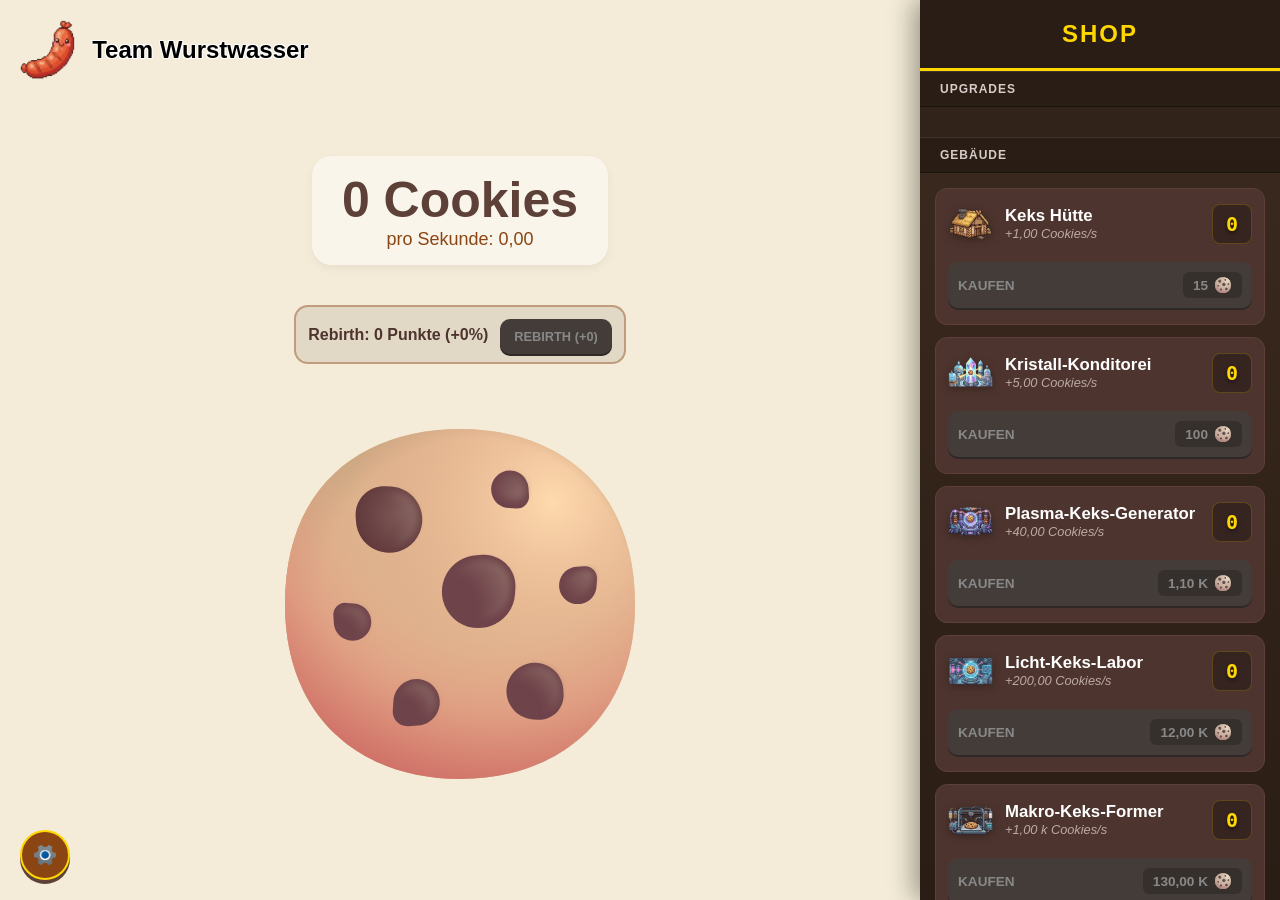
==== commit 9a1a8e1d: "Implement rebirth tree feature with UI and logic updates" ====
--- a/index.html
+++ b/index.html
@@ -98,11 +98,32 @@
                 <div class="settings-content" style="text-align: center;">
                     <img id="up-pop-icon" src="" style="width: 64px; height: 64px; margin-bottom: 15px;">
                     <p id="up-pop-desc" style="color: #3d2b1f; margin-bottom: 10px;"></p>
-                    <p id="up-pop-price" style="font-weight: bold; font-size: 1.2em; color: #8b4513;"></p>
-                    <button id="confirm-upgrade-buy" class="factory-buy-btn" style="margin-top: 20px; justify-content: center;">
-                        Kaufen
+                    <button id="confirm-upgrade-buy" class="factory-buy-btn" style="margin-top: 20px;">
+                        <span class="buy-label">Kaufen</span>
+                        <span class="buy-price-wrapper">
+                            <span id="up-pop-price-btn">0</span>
+                            <img src="img/Keks.svg" class="factory-price-icon" alt="Cookie">
+                        </span>
                     </button>
                 </div>
+            </div>
+        </div>
+
+        <div id="rebirth-tree-overlay" class="overlay">
+            <div class="settings-modal rebirth-tree-modal">
+                <div class="settings-header">
+                    <h2>Talentbaum</h2>
+                    <button id="close-rebirth-tree">
+                        <img src="img/Close.png" class="btn-icon">
+                    </button>
+                </div>
+
+                <div class="skill-tree-summary">
+                    <span id="rebirth-tree-points">Verfügbare Punkte: 0</span>
+                    <p>Die hier gekauften Talente bleiben für immer aktiv und überleben jeden Rebirth.</p>
+                </div>
+
+                <div id="rebirth-tree-list" class="skill-tree-list"></div>
             </div>
         </div>
 
--- a/Style.css
+++ b/Style.css
@@ -440,6 +440,156 @@
 
 .settings-header h2 { margin: 0; color: #3d2b1f; }
 
+.rebirth-tree-modal {
+    max-width: 860px;
+    background:
+    radial-gradient(circle at top left, rgba(255, 215, 0, 0.2), transparent 38%),
+    radial-gradient(circle at bottom right, rgba(93, 64, 55, 0.14), transparent 32%),
+        #f4ecd8;
+}
+
+.skill-tree-summary {
+    display: flex;
+    flex-direction: column;
+    gap: 8px;
+    margin-bottom: 18px;
+    color: #3d2b1f;
+}
+
+.skill-tree-summary span {
+    font-weight: 900;
+    font-size: 1.05em;
+    color: #8b4513;
+}
+
+.skill-tree-summary p {
+    margin: 0;
+    line-height: 1.5;
+    color: #5d4037;
+}
+
+.skill-tree-list {
+    display: flex;
+    flex-direction: column;
+    gap: 18px;
+    max-height: min(70vh, 760px);
+    overflow: auto;
+    padding-right: 6px;
+}
+
+.skill-tree-tier {
+    display: flex;
+    flex-direction: column;
+    gap: 10px;
+}
+
+.skill-tree-tier-label {
+    font-size: 0.78em;
+    font-weight: 900;
+    letter-spacing: 0.12em;
+    text-transform: uppercase;
+    color: #d7ccc8;
+    background: rgba(42, 29, 21, 0.9);
+    border: 1px solid rgba(255, 215, 0, 0.28);
+    border-radius: 999px;
+    padding: 6px 12px;
+    width: fit-content;
+}
+
+.skill-tree-row {
+    display: flex;
+    flex-wrap: wrap;
+    gap: 14px;
+    justify-content: center;
+}
+
+.skill-tree-node {
+    position: relative;
+    width: min(230px, 100%);
+    min-height: 190px;
+    border: 2px solid #3e2723;
+    border-radius: 18px;
+    background:
+        linear-gradient(170deg, #6d4c41, #4e342e 65%);
+    box-shadow: 0 12px 24px rgba(0, 0, 0, 0.25);
+    padding: 16px 14px 14px;
+    display: flex;
+    flex-direction: column;
+    align-items: center;
+    gap: 10px;
+    cursor: pointer;
+    transition: transform 0.15s ease, box-shadow 0.15s ease, border-color 0.15s ease, filter 0.15s ease;
+}
+
+.skill-tree-node::before {
+    content: "";
+    position: absolute;
+    inset: 12px;
+    border-radius: 14px;
+    background: linear-gradient(180deg, rgba(255, 255, 255, 0.1), transparent 45%);
+    pointer-events: none;
+}
+
+.skill-tree-node:hover:not(:disabled) {
+    transform: translateY(-2px);
+    box-shadow: 0 18px 30px rgba(0, 0, 0, 0.35);
+    border-color: rgba(255, 215, 0, 0.95);
+}
+
+.skill-tree-node:disabled {
+    cursor: not-allowed;
+}
+
+.skill-tree-node.owned {
+    border-color: rgba(255, 215, 0, 0.95);
+    background: linear-gradient(170deg, #8d6e63, #5d4037 65%);
+}
+
+.skill-tree-node.locked {
+    filter: grayscale(1) opacity(0.55);
+}
+
+.skill-tree-node.available {
+    border-color: rgba(255, 215, 0, 0.95);
+    box-shadow: 0 16px 30px rgba(139, 69, 19, 0.32);
+}
+
+.skill-tree-icon {
+    width: 54px;
+    height: 54px;
+    object-fit: contain;
+    margin-top: 2px;
+}
+
+.skill-tree-name {
+    font-weight: 900;
+    color: #fff;
+    text-align: center;
+}
+
+.skill-tree-desc {
+    color: #d7ccc8;
+    font-size: 0.82em;
+    line-height: 1.35;
+    text-align: center;
+    flex: 1;
+}
+
+.skill-tree-status {
+    display: inline-flex;
+    align-items: center;
+    justify-content: center;
+    min-height: 28px;
+    padding: 6px 10px;
+    border-radius: 999px;
+    background: rgba(0, 0, 0, 0.28);
+    border: 1px solid rgba(255, 215, 0, 0.25);
+    color: #f4ecd8;
+    font-size: 0.78em;
+    font-weight: 800;
+    text-align: center;
+}
+
 .setting-item {
     display: flex;
     justify-content: space-between;
@@ -463,7 +613,7 @@
     resize: none;
 }
 
-#close-settings, #close-save, #close-load, #close-upgrade-pop{
+#close-settings, #close-save, #close-load, #close-upgrade-pop, #close-rebirth-tree{
     background: none;
     border: none;
     cursor: pointer;
@@ -523,4 +673,8 @@
 
     .sidebar.open { transform: translateX(0); }
     .logo-text { display: none; }
+
+    .skill-tree-node {
+        width: 100%;
+    }
 }
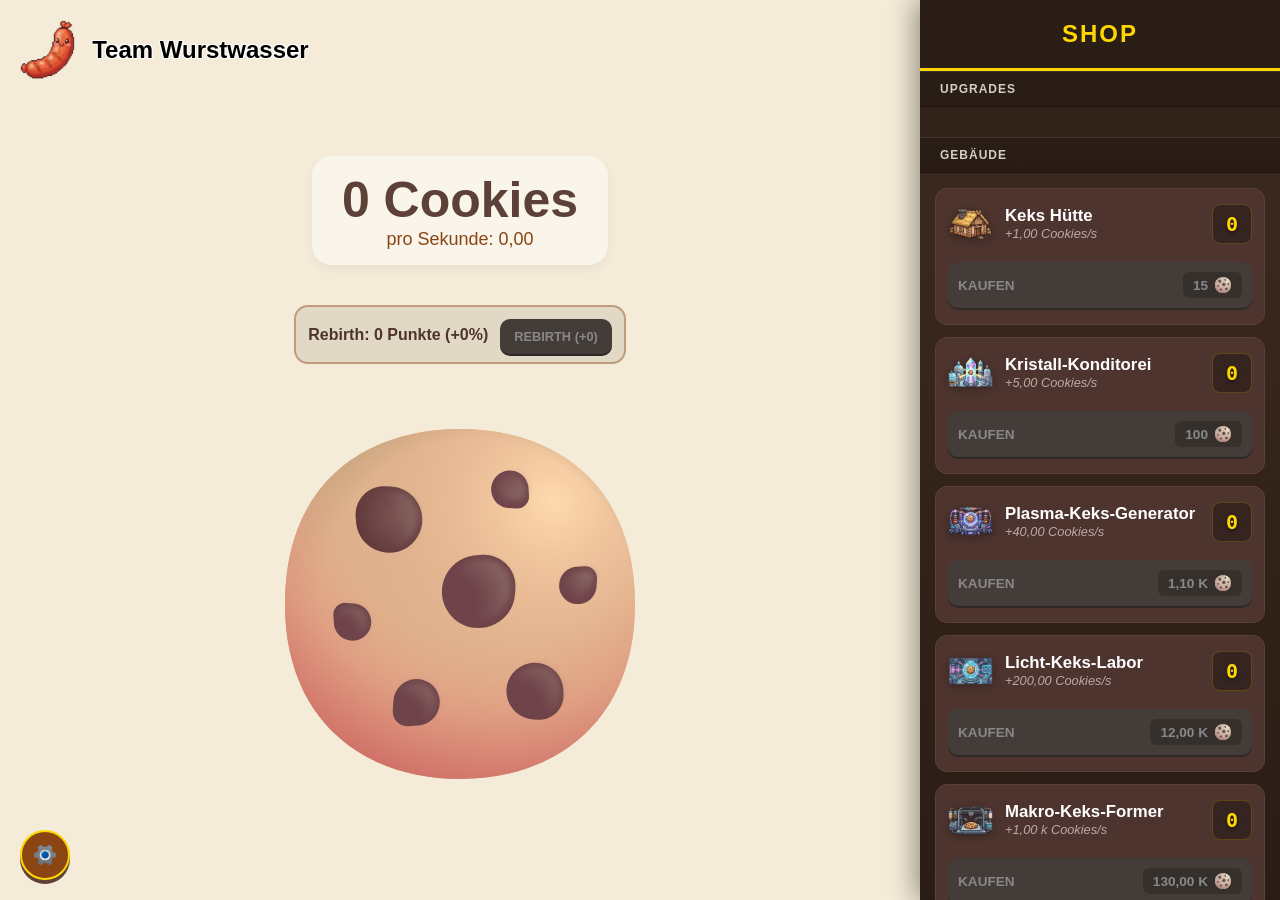
==== commit 33e7d698: "Refactor game logic to use Decimal.js for improved precision - Replaced Big.js with Decimal.js in Ga" ====
--- a/index.html
+++ b/index.html
@@ -109,24 +109,6 @@
             </div>
         </div>
 
-        <div id="rebirth-tree-overlay" class="overlay">
-            <div class="settings-modal rebirth-tree-modal">
-                <div class="settings-header">
-                    <h2>Talentbaum</h2>
-                    <button id="close-rebirth-tree">
-                        <img src="img/Close.png" class="btn-icon">
-                    </button>
-                </div>
-
-                <div class="skill-tree-summary">
-                    <span id="rebirth-tree-points">Verfügbare Punkte: 0</span>
-                    <p>Die hier gekauften Talente bleiben für immer aktiv und überleben jeden Rebirth.</p>
-                </div>
-
-                <div id="rebirth-tree-list" class="skill-tree-list"></div>
-            </div>
-        </div>
-
         <div id="save-popup" class="overlay">
             <div class="settings-modal">
                 <div class="settings-header">
